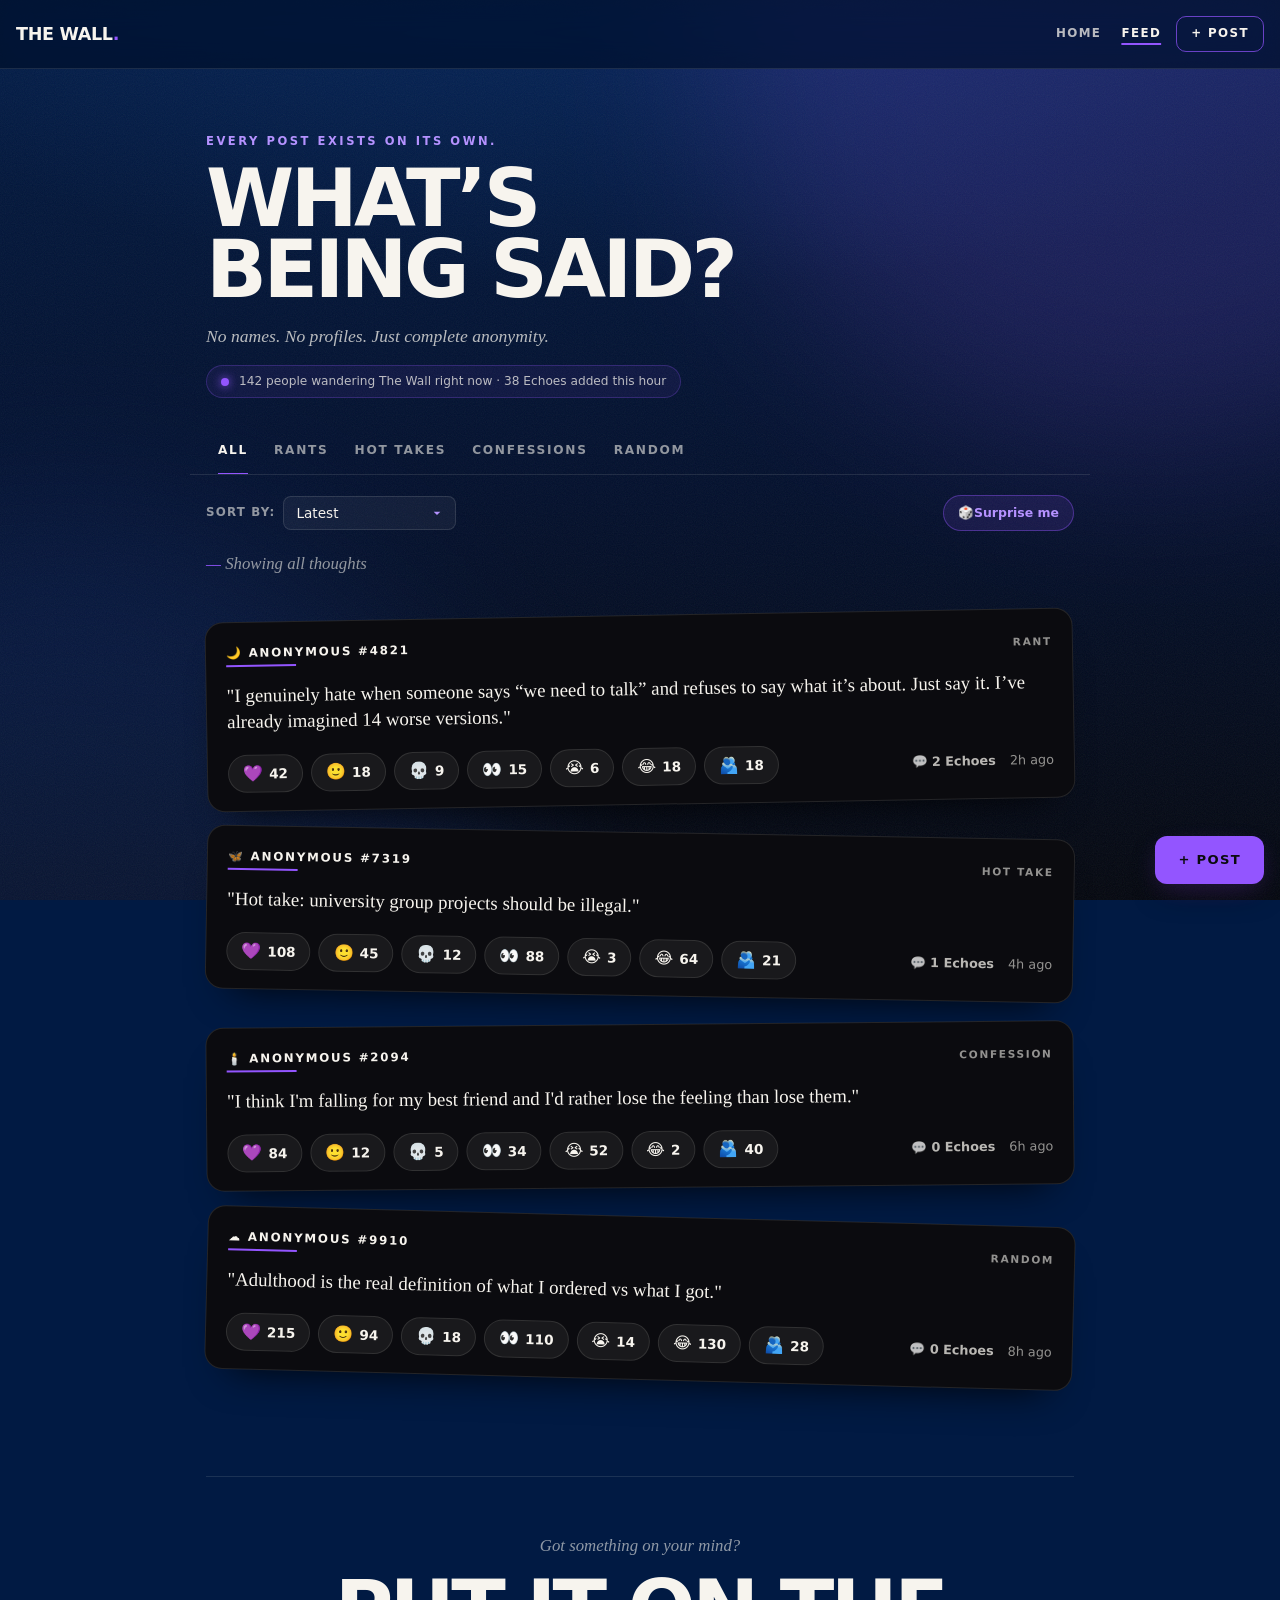
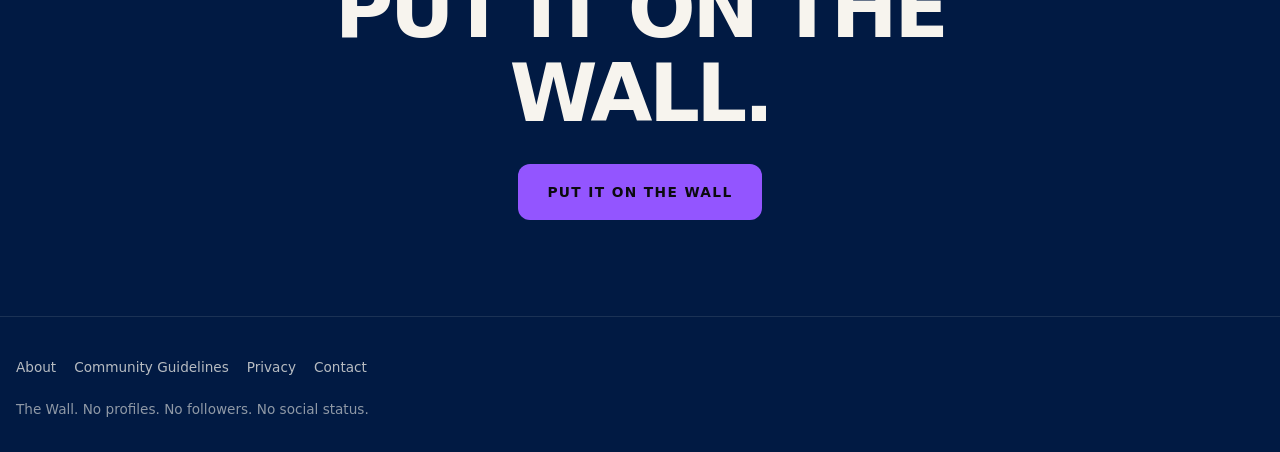
==== index.html @ aae17891 "Add files via upload" ====
<!DOCTYPE html>
<html lang="en">
<head>
  <meta charset="UTF-8">
  <meta name="viewport" content="width=device-width, initial-scale=1.0">
  <title>THE WALL. — Feed</title>
  <link rel="stylesheet" href="feed.css">
</head>
<body class="feed-body">

  <!-- Ambient Animated Gradient Background -->
  <div class="ambient" aria-hidden="true">
    <span></span>
    <span></span>
  </div>

  <a href="#main" class="skip">Skip to main content</a>

  <!-- SITE HEADER / NAV -->
  <header class="site-head">
    <a href="index.html" class="logo">THE WALL<span class="dot">.</span></a>
    <nav class="nav" aria-label="Main navigation">
      <a href="index.html">Home</a>
      <a href="feed.html" aria-current="page">Feed</a>
      <a href="post.html" class="nav__post">+ Post</a>
    </nav>
  </header>

  <!-- MAIN FEED CONTENT -->
  <main id="main" class="page page--narrow">
    
    <!-- FEED HERO HEADER -->
    <header class="feed-head">
      <div class="eyebrow">Every post exists on its own.</div>
      <h1 class="feed-head__title">What’s being said?</h1>
      <p class="feed-head__sub">No names. No profiles. Just complete anonymity.</p>

      <!-- LIVE AMBIENT PULSE -->
      <div class="live-pulse">
        <span class="pulse-dot"></span>
        <span class="pulse-text">142 people wandering The Wall right now · 38 Echoes added this hour</span>
      </div>
    </header>

    <!-- FEED CONTROLS (CATEGORIES + SORTING & DISCOVERY) -->
    <section class="controls" aria-label="Feed Controls">
      
      <!-- CATEGORY TABS -->
      <div class="filters" role="tablist" aria-label="Filter posts by category">
        <button class="filter" role="tab" aria-selected="true" data-filter="all">All</button>
        <button class="filter" role="tab" aria-selected="false" data-filter="Rant">Rants</button>
        <button class="filter" role="tab" aria-selected="false" data-filter="Hot Take">Hot Takes</button>
        <button class="filter" role="tab" aria-selected="false" data-filter="Confession">Confessions</button>
        <button class="filter" role="tab" aria-selected="false" data-filter="Random">Random</button>
      </div>

      <!-- SORTING & RANDOM DISCOVERY BAR -->
      <div class="feed-subcontrols">
        <div class="sort-wrapper">
          <label for="feedSort" class="sort-label">Sort by:</label>
          <select id="feedSort" class="sort-select">
            <option value="latest">Latest</option>
            <option value="trending">🔥 Trending</option>
            <option value="rising">↗ Rising</option>
            <option value="discussed">💬 Most Discussed</option>
          </select>
        </div>

        <!-- SIGNATURE DISCOVERY BUTTON -->
        <button class="random-discover-btn" id="showMeSomethingBtn">
          🎲Surprise me
        </button>
      </div>

      <div class="filter-line" id="filterStatus">Showing all thoughts</div>
    </section>

    <!-- POSTS STREAM -->
    <section class="stream" id="postsContainer" aria-label="Post stream">
      <!-- Dynamic Posts Rendered Here via feed.js -->
    </section>

    <!-- END OF FEED SECTION -->
    <div class="wall-end">
      <div class="wall-end__eyebrow">Got something on your mind?</div>
      <h2 class="wall-end__title">Put it on The Wall.</h2>
      <a href="post.html" class="btn btn--primary btn--lg">Put It On The Wall</a>
    </div>

  </main>

  <!-- FLOATING ACTION BUTTON FOR MOBILE -->
  <a href="post.html" class="btn btn--primary fab" aria-label="Put a new thought on the wall">
    <span>+ Post</span>
  </a>

  <!-- FOOTER -->
  <footer class="site-foot">
    <ul class="foot-links">
      <li><a href="#about">About</a></li>
      <li><a href="#guidelines">Community Guidelines</a></li>
      <li><a href="#privacy">Privacy</a></li>
      <li><a href="#contact">Contact</a></li>
    </ul>
    <p>The Wall. No profiles. No followers. No social status.</p>
  </footer>

  <script src="feed.js"></script>
  <script src="wall.js"></script>
</body>
</html>
---- feed.css ----
/* Integrated Global & Page Styles */

:root {
  --violet: #9355FF;
  --violet-soft: #B592FF;
  --obsidian: #0B0B0F;
  --blue: #011A43;
  --ivory: #F7F4EE;

  --ink-2: rgba(247, 244, 238, 0.74);
  --ink-3: rgba(247, 244, 238, 0.58);
  --line: rgba(247, 244, 238, 0.11);
  --line-2: rgba(247, 244, 238, 0.22);
  --danger: #FFA3B1;

  --sans: "Bricolage Grotesque", system-ui, -apple-system, "Segoe UI", Roboto, sans-serif, "Apple Color Emoji", "Segoe UI Emoji", "Noto Color Emoji";
  --serif: "Newsreader", "Iowan Old Style", Georgia, serif, "Apple Color Emoji", "Segoe UI Emoji", "Noto Color Emoji";

  --radius: 18px;
  --gutter: 16px;
  --gap: 18px;
  --max: 1240px;
  --ease: cubic-bezier(0.2, 0.7, 0.2, 1);

  color-scheme: dark;
}

@view-transition { navigation: auto; }
::view-transition-old(root),
::view-transition-new(root) { animation-duration: 0.22s; }
.site-head { view-transition-name: site-head; }

*,
*::before,
*::after { box-sizing: border-box; }

html {
  -webkit-text-size-adjust: 100%;
  scroll-behavior: smooth;
  scroll-padding-top: 80px;
}

body {
  margin: 0;
  min-height: 100vh;
  min-height: 100svh;
  display: flex;
  flex-direction: column;
  background: var(--blue);
  color: var(--ivory);
  font-family: var(--sans);
  font-size: 1rem;
  line-height: 1.5;
  -webkit-font-smoothing: antialiased;
  overflow-x: hidden;
}

main { flex: 1; animation: page-in 0.45s var(--ease) both; }

img, svg { display: block; }
h1, h2, h3 { margin: 0; line-height: 1.05; }
p { margin: 0; }
a { color: inherit; }
button, input, textarea, select { font: inherit; color: inherit; }
button { cursor: pointer; }

::selection { background: var(--violet); color: var(--obsidian); }

:focus-visible {
  outline: 2px solid var(--violet-soft);
  outline-offset: 3px;
  border-radius: 6px;
}

.visually-hidden {
  position: absolute !important;
  width: 1px; height: 1px;
  padding: 0; margin: -1px;
  overflow: hidden;
  clip: rect(0 0 0 0);
  white-space: nowrap;
  border: 0;
}

.skip {
  position: absolute;
  left: 16px; top: -100px;
  z-index: 100;
  padding: 12px 16px;
  background: var(--ivory);
  color: var(--obsidian);
  border-radius: 10px;
  font-weight: 700;
  text-decoration: none;
}
.skip:focus { top: 12px; }

.dot { color: var(--violet); }

/* ---------- AMBIENT BACKGROUND ---------- */

.ambient {
  position: fixed;
  inset: 0;
  z-index: -1;
  overflow: hidden;
  background:
    radial-gradient(120% 70% at 50% -10%, #06275e 0%, transparent 60%),
    linear-gradient(180deg, var(--blue) 0%, #020f2c 55%, #04070f 100%);
}
.ambient span {
  position: absolute;
  width: 70vmax; height: 70vmax;
  border-radius: 50%;
  filter: blur(90px);
  opacity: 0.16;
  animation: drift 38s ease-in-out infinite alternate;
}
.ambient span:first-child {
  background: var(--violet);
  top: -35vmax; right: -25vmax;
}
.ambient span:last-child {
  background: #1b4bb8;
  bottom: -40vmax; left: -30vmax;
  opacity: 0.2;
  animation-duration: 46s;
  animation-direction: alternate-reverse;
}
.ambient::after {
  content: "";
  position: absolute;
  inset: 0;
  opacity: 0.07;
  background-image: url("data:image/svg+xml,%3Csvg xmlns='http://www.w3.org/2000/svg' width='160' height='160'%3E%3Cfilter id='n'%3E%3CfeTurbulence type='fractalNoise' baseFrequency='.9' numOctaves='3' stitchTiles='stitch'/%3E%3C/filter%3E%3Crect width='100%25' height='100%25' filter='url(%23n)'/%3E%3C/svg%3E");
}

/* ---------- HEADER / NAV ---------- */

.site-head {
  position: sticky;
  top: 0;
  z-index: 20;
  display: flex;
  align-items: center;
  justify-content: space-between;
  gap: 12px;
  padding: 12px var(--gutter);
  padding-top: max(12px, env(safe-area-inset-top));
  background: rgba(1, 16, 42, 0.72);
  -webkit-backdrop-filter: blur(14px) saturate(1.2);
  backdrop-filter: blur(14px) saturate(1.2);
  border-bottom: 1px solid var(--line);
}

.logo {
  font-weight: 800;
  font-size: 1.1rem;
  letter-spacing: -0.02em;
  text-decoration: none;
  white-space: nowrap;
}

.nav {
  display: flex;
  align-items: center;
  gap: 2px;
  margin: 0;
  padding: 0;
  list-style: none;
}
.nav a {
  display: inline-flex;
  align-items: center;
  min-height: 44px;
  padding: 0 9px;
  font-size: 0.74rem;
  font-weight: 700;
  letter-spacing: 0.12em;
  text-transform: uppercase;
  text-decoration: none;
  color: var(--ink-2);
  transition: color 0.2s;
}
.nav a:hover { color: var(--ivory); }
.nav a[aria-current="page"] {
  color: var(--ivory);
  text-decoration: underline;
  text-decoration-color: var(--violet);
  text-decoration-thickness: 2px;
  text-underline-offset: 6px;
}
.nav .nav__post {
  margin-left: 4px;
  padding: 0 14px;
  min-height: 36px;
  border: 1px solid rgba(147, 85, 255, 0.7);
  border-radius: 10px;
  color: var(--ivory);
}
.nav .nav__post:hover { background: rgba(147, 85, 255, 0.16); }
.nav .nav__post[aria-current="page"] { background: var(--violet); color: var(--obsidian); text-decoration: none; }

/* ---------- BUTTONS ---------- */

.btn {
  display: inline-flex;
  align-items: center;
  justify-content: center;
  gap: 8px;
  min-height: 48px;
  padding: 0 22px;
  border: 1px solid transparent;
  border-radius: 12px;
  font-size: 0.82rem;
  font-weight: 700;
  letter-spacing: 0.1em;
  text-transform: uppercase;
  text-decoration: none;
  white-space: nowrap;
  transition: transform 0.18s var(--ease), background-color 0.2s, border-color 0.2s, box-shadow 0.25s;
}
.btn:active { transform: scale(0.97); }
.btn--primary {
  background: var(--violet);
  color: var(--obsidian);
}
.btn--primary:hover {
  background: #a574ff;
  box-shadow: 0 10px 30px -10px rgba(147, 85, 255, 0.8);
  transform: translateY(-1px);
}
.btn--ghost {
  background: transparent;
  border-color: var(--line-2);
  color: var(--ivory);
}
.btn--ghost:hover {
  border-color: var(--violet-soft);
  background: rgba(147, 85, 255, 0.08);
}
.btn--lg { min-height: 56px; padding: 0 28px; font-size: 0.86rem; }
.btn--sm { min-height: 44px; padding: 0 16px; font-size: 0.72rem; }
.btn--block { width: 100%; }

.eyebrow {
  margin-bottom: 14px;
  font-size: 0.72rem;
  font-weight: 700;
  letter-spacing: 0.22em;
  text-transform: uppercase;
  color: var(--violet-soft);
}

.page {
  width: 100%;
  max-width: var(--max);
  margin: 0 auto;
  padding: clamp(28px, 5vw, 64px) var(--gutter) 96px;
}
.page--narrow { max-width: 900px; }

/* ---------- FOOTER ---------- */

.site-foot {
  display: flex;
  flex-direction: column;
  gap: 14px;
  padding: 32px var(--gutter);
  padding-bottom: max(32px, env(safe-area-inset-bottom));
  border-top: 1px solid var(--line);
  font-size: 0.85rem;
  color: var(--ink-3);
}
.foot-links {
  display: flex;
  flex-wrap: wrap;
  gap: 4px 18px;
  margin: 0;
  padding: 0;
  list-style: none;
}
.foot-links a {
  display: inline-block;
  padding: 8px 0;
  color: var(--ink-2);
  text-decoration: none;
}
.foot-links a:hover { color: var(--ivory); text-decoration: underline; text-underline-offset: 4px; }

/* ---------- ANONYMOUS IDENTITY LABEL ---------- */

.anon {
  display: inline-flex;
  align-items: center;
  gap: 9px;
  min-width: 0;
  font-size: 0.74rem;
  font-weight: 700;
  letter-spacing: 0.15em;
  text-transform: uppercase;
  color: var(--ivory);
}
.anon__name {
  padding-bottom: 4px;
  white-space: nowrap;
  background: linear-gradient(var(--violet), var(--violet)) 0 100% / 38% 2px no-repeat;
  transition: background-size 0.4s var(--ease);
}
.anon__name b { font-weight: 800; font-variant-numeric: tabular-nums; }
.sigil { flex: none; font-size: 0.9rem; line-height: 1; }

/* ---------- POST CARD ---------- */

.card {
  position: relative;
  padding: 22px 20px 18px;
  background: var(--obsidian);
  border: 1px solid var(--line);
  border-radius: var(--radius);
  box-shadow: 0 24px 40px -26px rgba(0, 0, 0, 0.9);
  transform: rotate(var(--tilt, 0deg));
  transition: transform 0.35s var(--ease), border-color 0.25s, box-shadow 0.35s, background-color 0.25s;
  animation: card-in 0.55s var(--ease) both;
  animation-delay: calc(var(--i, 0) * 40ms);
  cursor: pointer;
}

.card:hover {
  transform: rotate(0deg) translateY(-4px);
  border-color: var(--line-2);
  box-shadow: 0 30px 60px -30px rgba(0, 0, 0, 1), 0 0 0 1px rgba(147, 85, 255, 0.3);
}
.card:hover .anon__name { background-size: 100% 2px; }

.card__head {
  display: flex;
  align-items: center;
  justify-content: space-between;
  gap: 12px;
  margin-bottom: 16px;
}
.card__cat {
  flex: none;
  font-size: 0.66rem;
  font-weight: 700;
  letter-spacing: 0.16em;
  text-transform: uppercase;
  color: var(--ink-3);
}

.card__text {
  margin-bottom: 20px;
  font-family: var(--serif);
  font-size: 1.18rem;
  font-weight: 500;
  line-height: 1.38;
  white-space: pre-line;
  overflow-wrap: anywhere;
  text-wrap: pretty;
  display: -webkit-box;
  -webkit-box-orient: vertical;
  -webkit-line-clamp: 10;
  overflow: hidden;
}

.card__foot {
  display: flex;
  flex-wrap: wrap;
  align-items: center;
  justify-content: space-between;
  gap: 10px 12px;
}
.card__meta {
  display: inline-flex;
  align-items: center;
  gap: 14px;
  font-size: 0.8rem;
  color: var(--ink-3);
}
.card__comments { font-weight: 600; color: var(--ink-2); font-variant-numeric: tabular-nums; }

/* ---------- REACTIONS ---------- */
.react-group {
  display: flex;
  flex-wrap: wrap;
  align-items: center;
  gap: 8px;
}

.react-btn {
  display: inline-flex;
  align-items: center;
  justify-content: center;
  gap: 6px;
  min-height: 38px;
  padding: 0 14px;
  background: rgba(247, 244, 238, 0.06);
  border: 1px solid var(--line, rgba(247, 244, 238, 0.11));
  border-radius: 999px;
  font-size: 0.85rem;
  font-weight: 700;
  color: var(--ivory, #F7F4EE);
  cursor: pointer;
  user-select: none;
  transition: all 0.2s cubic-bezier(0.2, 0.7, 0.2, 1);
}

.react-btn:hover {
  background: rgba(147, 85, 255, 0.15);
  border-color: var(--violet-soft, #B592FF);
}

.react-btn.is-active {
  background: rgba(147, 85, 255, 0.25);
  border-color: var(--violet, #9355FF);
  color: var(--violet-soft, #B592FF);
  box-shadow: 0 0 12px rgba(147, 85, 255, 0.3);
}

.react-btn .emoji {
  font-size: 1rem;
  line-height: 1;
}

.react-btn .count {
  font-variant-numeric: tabular-nums;
}
.react:hover { background: rgba(247, 244, 238, 0.12); }
.react:active { transform: scale(0.9); }
.react.is-active {
  background: rgba(147, 85, 255, 0.2);
  border-color: rgba(147, 85, 255, 0.75);
}
.react__emoji { display: inline-block; font-size: 1rem; line-height: 1; }
.react__count { font-variant-numeric: tabular-nums; min-width: 1ch; }
.react--lg { min-height: 50px; padding: 0 16px; font-size: 1rem; gap: 8px; }

/* ---------- FEED HEAD & LIVE PULSE ---------- */

.feed-head { margin-bottom: 28px; }
.feed-head__title {
  font-size: clamp(1.5rem, 9vw, 5rem);
  font-weight: 800;
  line-height: 0.88;
  letter-spacing: -0.045em;
  text-transform: uppercase;
  text-wrap: balance;
}
.feed-head__sub {
  margin-top: 18px;
  max-width: 30rem;
  font-family: var(--serif);
  font-size: 1.1rem;
  font-style: italic;
  color: var(--ink-2);
}

.live-pulse {
  display: inline-flex;
  align-items: center;
  gap: 10px;
  margin-top: 16px;
  padding: 6px 14px;
  background: rgba(147, 85, 255, 0.08);
  border: 1px solid rgba(147, 85, 255, 0.25);
  border-radius: 999px;
  font-size: 0.76rem;
  color: var(--ink-2);
}
.pulse-dot {
  width: 8px;
  height: 8px;
  border-radius: 50%;
  background: var(--violet);
  box-shadow: 0 0 10px var(--violet);
  animation: pulse-ring 2s cubic-bezier(0.4, 0, 0.6, 1) infinite;
}

/* ---------- FEED CONTROLS, SORTING & DISCOVERY ---------- */

.controls {
  display: flex;
  flex-direction: column;
  gap: 16px;
  margin-bottom: 22px;
}

.filters {
  display: flex;
  gap: 2px;
  margin: 0 calc(var(--gutter) * -1);
  padding: 0 var(--gutter);
  overflow-x: auto;
  scrollbar-width: none;
  border-bottom: 1px solid var(--line);
}
.filters::-webkit-scrollbar { display: none; }

.filter {
  position: relative;
  flex: none;
  min-height: 48px;
  padding: 0 12px;
  border: 0;
  background: none;
  font-size: 0.76rem;
  font-weight: 700;
  letter-spacing: 0.14em;
  text-transform: uppercase;
  color: var(--ink-3);
  transition: color 0.2s;
}
.filter::after {
  content: "";
  position: absolute;
  left: 12px; right: 12px; bottom: -1px;
  height: 2px;
  background: var(--violet);
  transform: scaleX(0);
  transition: transform 0.3s var(--ease);
}
.filter:hover, .filter[aria-selected="true"], .filter[aria-pressed="true"] { color: var(--ivory); }
.filter[aria-selected="true"]::after, .filter[aria-pressed="true"]::after { transform: scaleX(1); }

.feed-subcontrols {
  display: flex;
  flex-wrap: wrap;
  align-items: center;
  justify-content: space-between;
  gap: 12px;
  padding-top: 4px;
}

.sort-wrapper {
  display: flex;
  align-items: center;
  gap: 8px;
}
.sort-label {
  font-size: 0.74rem;
  font-weight: 700;
  letter-spacing: 0.1em;
  text-transform: uppercase;
  color: var(--ink-3);
}
.sort-select {
  padding: 8px 12px;
  background: var(--obsidian);
  border: 1px solid var(--line-2);
  border-radius: 8px;
  font-size: 0.8rem;
  font-weight: 600;
  color: var(--ivory);
  outline: none;
  cursor: pointer;
  transition: border-color 0.2s;
}
.sort-select:hover, .sort-select:focus { border-color: var(--violet); }

.random-discover-btn {
  display: inline-flex;
  align-items: center;
  gap: 6px;
  padding: 8px 14px;
  background: rgba(147, 85, 255, 0.12);
  border: 1px solid rgba(147, 85, 255, 0.4);
  border-radius: 999px;
  font-size: 0.78rem;
  font-weight: 700;
  color: var(--violet-soft);
  transition: all 0.2s var(--ease);
}
.random-discover-btn:hover {
  background: var(--violet);
  color: var(--obsidian);
  transform: translateY(-1px);
}

.filter-line {
  margin: 4px 0 16px;
  font-family: var(--serif);
  font-style: italic;
  font-size: 1.05rem;
  color: var(--ink-3);
}
.filter-line::before { content: "— "; color: var(--violet); }

/* ---------- STREAM & WALL END ---------- */

.stream {
  display: flex;
  flex-direction: column;
  gap: 28px;
  transition: opacity 0.18s, transform 0.18s var(--ease);
}
.stream.is-leaving { opacity: 0; transform: translateY(8px); }

.empty {
  padding: 64px 0;
  text-align: center;
  color: var(--ink-2);
}
.empty p { margin-bottom: 20px; font-family: var(--serif); font-size: 1.1rem; }
.empty__title {
  margin-bottom: 8px;
  font-family: var(--sans);
  font-size: clamp(1.6rem, 5vw, 2.4rem);
  font-weight: 800;
  letter-spacing: -0.02em;
  color: var(--ivory);
}

.wall-end {
  margin-top: 96px;
  padding-top: 56px;
  border-top: 1px solid var(--line);
  text-align: center;
}
.wall-end__eyebrow {
  font-family: var(--serif);
  font-style: italic;
  font-size: 1.05rem;
  color: var(--ink-3);
}
.wall-end__title {
  margin: 10px 0 28px;
  font-size: clamp(2.4rem, 10vw, 5rem);
  font-weight: 800;
  letter-spacing: -0.045em;
  text-transform: uppercase;
}

.fab {
  position: fixed;
  right: 16px;
  bottom: max(16px, env(safe-area-inset-bottom));
  z-index: 15;
  box-shadow: 0 14px 30px -10px rgba(0, 0, 0, 0.8), 0 8px 28px -12px rgba(147, 85, 255, 0.8);
}

/* ---------- SINGLE THOUGHT & MODAL OVERLAY (OPTIONAL / FALLBACK) ---------- */

.modal-overlay {
  position: fixed;
  inset: 0;
  z-index: 100;
  display: flex;
  align-items: center;
  justify-content: center;
  padding: 16px;
  opacity: 0;
  pointer-events: none;
  transition: opacity 0.25s var(--ease);
}
.modal-overlay.is-open {
  opacity: 1;
  pointer-events: auto;
}
.modal-overlay.visually-hidden { display: none; }

.modal-backdrop {
  position: absolute;
  inset: 0;
  background: rgba(4, 7, 15, 0.85);
  -webkit-backdrop-filter: blur(12px);
  backdrop-filter: blur(12px);
}

.modal-content-wrapper {
  position: relative;
  z-index: 1;
  width: 100%;
  max-width: 680px;
  max-height: 85vh;
  overflow-y: auto;
  background: var(--obsidian);
  border: 1px solid var(--line-2);
  border-radius: var(--radius);
  padding: 28px 24px;
  box-shadow: 0 30px 60px -20px rgba(0, 0, 0, 0.9);
}

.modal-close-btn {
  position: absolute;
  top: 16px;
  right: 18px;
  background: transparent;
  border: 0;
  color: var(--ink-3);
  font-size: 1.8rem;
  line-height: 1;
  transition: color 0.2s;
}
.modal-close-btn:hover { color: var(--ivory); }

.thought { padding: 10px 0 20px; }
.thought__head {
  display: flex;
  flex-wrap: wrap;
  align-items: center;
  justify-content: space-between;
  gap: 12px;
}
.thought__meta { font-size: 0.8rem; color: var(--ink-3); }
.thought__text {
  margin: 24px 0 30px;
  font-family: var(--serif);
  font-size: clamp(1.6rem, 5vw, 2.6rem);
  font-weight: 500;
  line-height: 1.25;
  letter-spacing: -0.015em;
  white-space: pre-line;
  overflow-wrap: anywhere;
}

.comments { padding-top: 30px; border-top: 1px solid var(--line); }
.comments__title {
  font-size: 0.78rem;
  font-weight: 800;
  letter-spacing: 0.22em;
  text-transform: uppercase;
}
.comments__title span { margin-left: 6px; color: var(--violet-soft); font-variant-numeric: tabular-nums; }
.comments__list {
  display: grid;
  gap: 20px;
  margin: 24px 0 0;
  padding: 0;
  list-style: none;
}
.comments__empty {
  font-family: var(--serif);
  font-style: italic;
  font-size: 1.05rem;
  color: var(--ink-3);
}

.comment { max-width: 38rem; }
.comment__who {
  display: flex;
  flex-wrap: wrap;
  align-items: baseline;
  gap: 4px 12px;
  margin-bottom: 4px;
  font-size: 0.7rem;
  font-weight: 700;
  letter-spacing: 0.14em;
  text-transform: uppercase;
  color: var(--ink-3);
}
.comment__text {
  font-family: var(--serif);
  font-size: 1.1rem;
  line-height: 1.38;
}

.comment-form { margin-top: 32px; }
.field {
  display: block;
  width: 100%;
  min-height: 88px;
  padding: 16px 18px;
  border: 1px solid var(--line-2);
  border-radius: 14px;
  background: rgba(11, 11, 15, 0.6);
  font-family: var(--serif);
  font-size: 1.15rem;
  line-height: 1.4;
  resize: vertical;
  transition: border-color 0.2s, box-shadow 0.2s, background-color 0.2s;
}
.field::placeholder { color: var(--ink-3); font-style: italic; }
.field:focus {
  outline: none;
  border-color: var(--violet);
  background: rgba(11, 11, 15, 0.85);
  box-shadow: 0 0 0 4px rgba(147, 85, 255, 0.2);
}
.comment-form__row {
  display: flex;
  flex-wrap: wrap;
  align-items: center;
  justify-content: space-between;
  gap: 12px;
  margin-top: 12px;
}

.counter {
  font-size: 0.8rem;
  font-variant-numeric: tabular-nums;
  color: var(--ink-3);
}
.counter.is-near { color: var(--violet-soft); }
.counter.is-full { color: var(--danger); font-weight: 700; }

/* ---------- ANIMATIONS & KEYFRAMES ---------- */

@keyframes page-in { from { opacity: 0; } to { opacity: 1; } }
@keyframes card-in { from { opacity: 0; translate: 0 18px; } to { opacity: 1; translate: 0 0; } }
@keyframes drift { from { transform: translate(0, 0) scale(1); } to { transform: translate(-8vmax, 6vmax) scale(1.15); } }
@keyframes pulse-ring {
  0% { transform: scale(0.95); box-shadow: 0 0 0 0 rgba(147, 85, 255, 0.7); }
  70% { transform: scale(1); box-shadow: 0 0 0 8px rgba(147, 85, 255, 0); }
  100% { transform: scale(0.95); box-shadow: 0 0 0 0 rgba(147, 85, 255, 0); }
}

@media (prefers-reduced-motion: reduce) {
  html { scroll-behavior: auto; }
  *, *::before, *::after {
    animation-duration: 0.001ms !important;
    animation-delay: 0s !important;
    animation-iteration-count: 1 !important;
    transition-duration: 0.001ms !important;
  }
  .card, .card:hover { transform: none; }
}

/* Custom Select Dropdown Styling */
.sort-box select,
#feedSort {
  appearance: none;
  -webkit-appearance: none;
  -moz-appearance: none;
  background-color: rgba(247, 244, 238, 0.05);
  background-image: url("data:image/svg+xml;utf8,<svg fill='%23B592FF' height='16' viewBox='0 0 24 24' width='16' xmlns='http://www.w3.org/2000/svg'><path d='M7 10l5 5 5-5z'/></svg>");
  background-repeat: no-repeat;
  background-position: right 10px center;
  border: 1px solid rgba(247, 244, 238, 0.12);
  border-radius: 8px;
  padding: 6px 32px 6px 12px;
  color: #F7F4EE;
  font-size: 0.85rem;
  font-weight: 500;
  cursor: pointer;
  outline: none;
  transition: all 0.2s ease;
}

.sort-box select:hover,
#feedSort:hover {
  background-color: rgba(147, 85, 255, 0.12);
  border-color: rgba(181, 146, 255, 0.4);
}

.sort-box select:focus,
#feedSort:focus {
  border-color: #9355FF;
  box-shadow: 0 0 8px rgba(147, 85, 255, 0.3);
}

/* Dropdown Options List Styling */
.sort-box select option,
#feedSort option {
  background-color: #121019;
  color: #F7F4EE;
  padding: 8px;
}
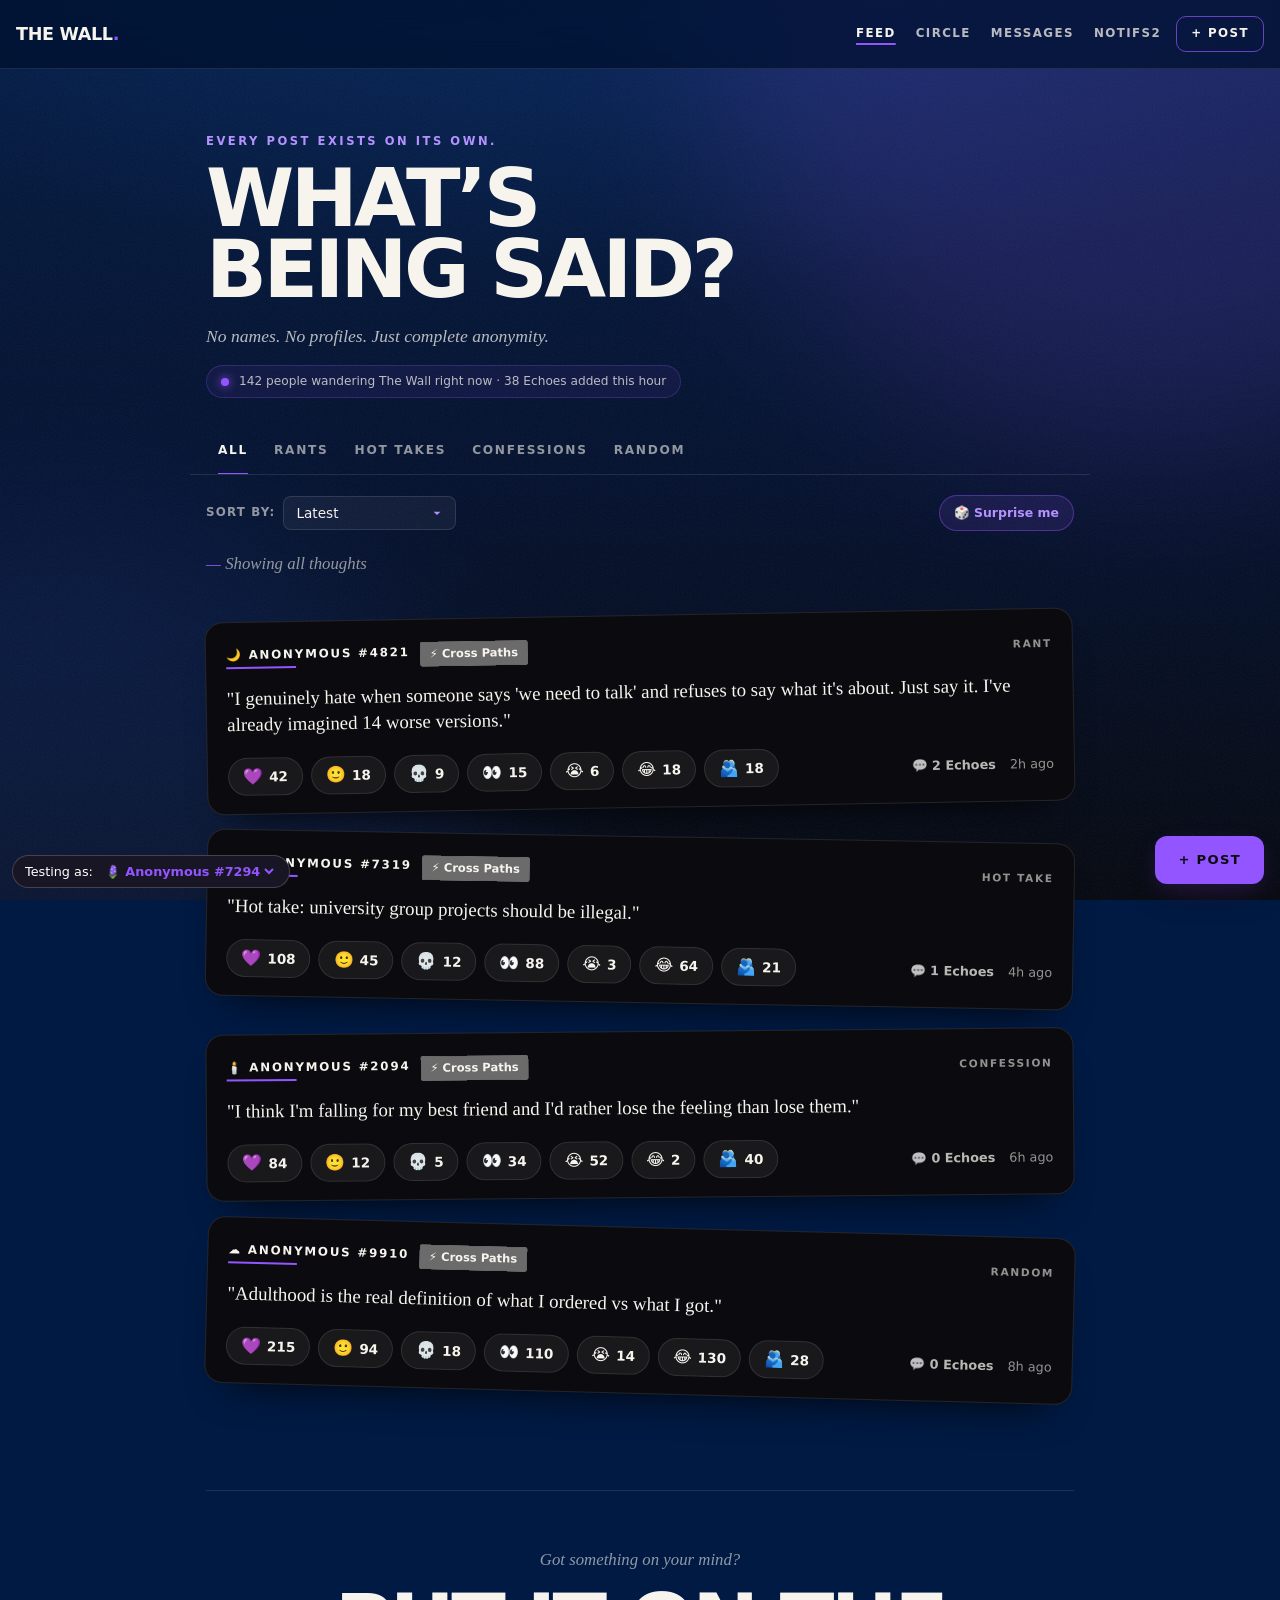
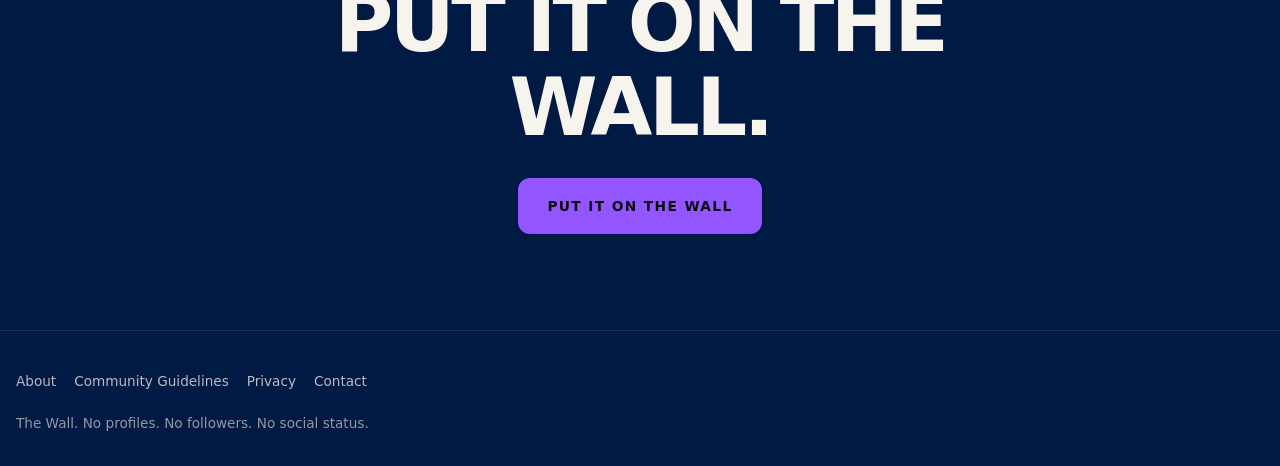
==== commit 163c52c9: "Add files via upload" ====
--- a/index.html
+++ b/index.html
@@ -3,8 +3,9 @@
 <head>
   <meta charset="UTF-8">
   <meta name="viewport" content="width=device-width, initial-scale=1.0">
-  <title>THE WALL. — Feed</title>
+  <title>The Wall - Feed</title>
   <link rel="stylesheet" href="feed.css">
+  <link rel="stylesheet" href="css/circle-theme.css">
 </head>
 <body class="feed-body">
 
@@ -16,12 +17,18 @@
 
   <a href="#main" class="skip">Skip to main content</a>
 
-  <!-- SITE HEADER / NAV -->
+  <!-- SITE HEADER / NAV (UPDATED FOR PROTOTYPE NAV BAR) -->
   <header class="site-head">
     <a href="index.html" class="logo">THE WALL<span class="dot">.</span></a>
     <nav class="nav" aria-label="Main navigation">
-      <a href="index.html">Home</a>
-      <a href="feed.html" aria-current="page">Feed</a>
+      <a href="index.html" aria-current="page" class="is-active">Feed</a>
+      <a href="circle.html" class="nav__link">Circle</a>
+      <a href="messages.html" class="nav__link">
+        Messages <span id="msgBadge" class="nav-badge" style="display:none;">0</span>
+      </a>
+      <a href="notifications.html" class="nav__link">
+        Notifs <span id="notifBadge" class="nav-badge" style="display:none;">0</span>
+      </a>
       <a href="post.html" class="nav__post">+ Post</a>
     </nav>
   </header>
@@ -68,7 +75,7 @@
 
         <!-- SIGNATURE DISCOVERY BUTTON -->
         <button class="random-discover-btn" id="showMeSomethingBtn">
-          🎲Surprise me
+          🎲 Surprise me
         </button>
       </div>
 
@@ -105,7 +112,40 @@
     <p>The Wall. No profiles. No followers. No social status.</p>
   </footer>
 
+  <!-- FLOATING DEV USER SWITCHER -->
+  <div id="dev-switcher" style="position: fixed; bottom: 12px; left: 12px; z-index: 9999; background: #181524; border: 1px solid rgba(247,244,238,0.2); padding: 6px 12px; border-radius: 20px; font-size: 0.8rem; color: #fff; display: flex; align-items: center; gap: 8px;">
+    <span>Testing as:</span>
+    <select id="devUserSelect" onchange="WallAPI.switchUser(this.value)" style="background: transparent; color: #9355FF; border: none; font-weight: bold; cursor: pointer; outline: none;">
+    </select>
+  </div>
+
+  <script src="state.js"></script>
   <script src="feed.js"></script>
-  <script src="wall.js"></script>
+  <script>
+    // Initialize Dev Switcher & Nav Badges
+    document.addEventListener("DOMContentLoaded", () => {
+      const select = document.getElementById("devUserSelect");
+      if (select && window.WallAPI) {
+        const current = WallAPI.getCurrentUser();
+        WallAPI.data.devUsers.forEach(u => {
+          const opt = document.createElement("option");
+          opt.value = u.id;
+          opt.textContent = `${u.label} #${u.code}`;
+          if (u.id === current.id) opt.selected = true;
+          select.appendChild(opt);
+        });
+      }
+
+      // Sync Notifications badge count from state.js
+      if (window.WallAPI) {
+        const unreadNotifs = WallAPI.data.notifications.filter(n => !n.read).length;
+        const notifBadge = document.getElementById("notifBadge");
+        if (notifBadge && unreadNotifs > 0) {
+          notifBadge.textContent = unreadNotifs;
+          notifBadge.style.display = "inline-block";
+        }
+      }
+    });
+  </script>
 </body>
 </html>
